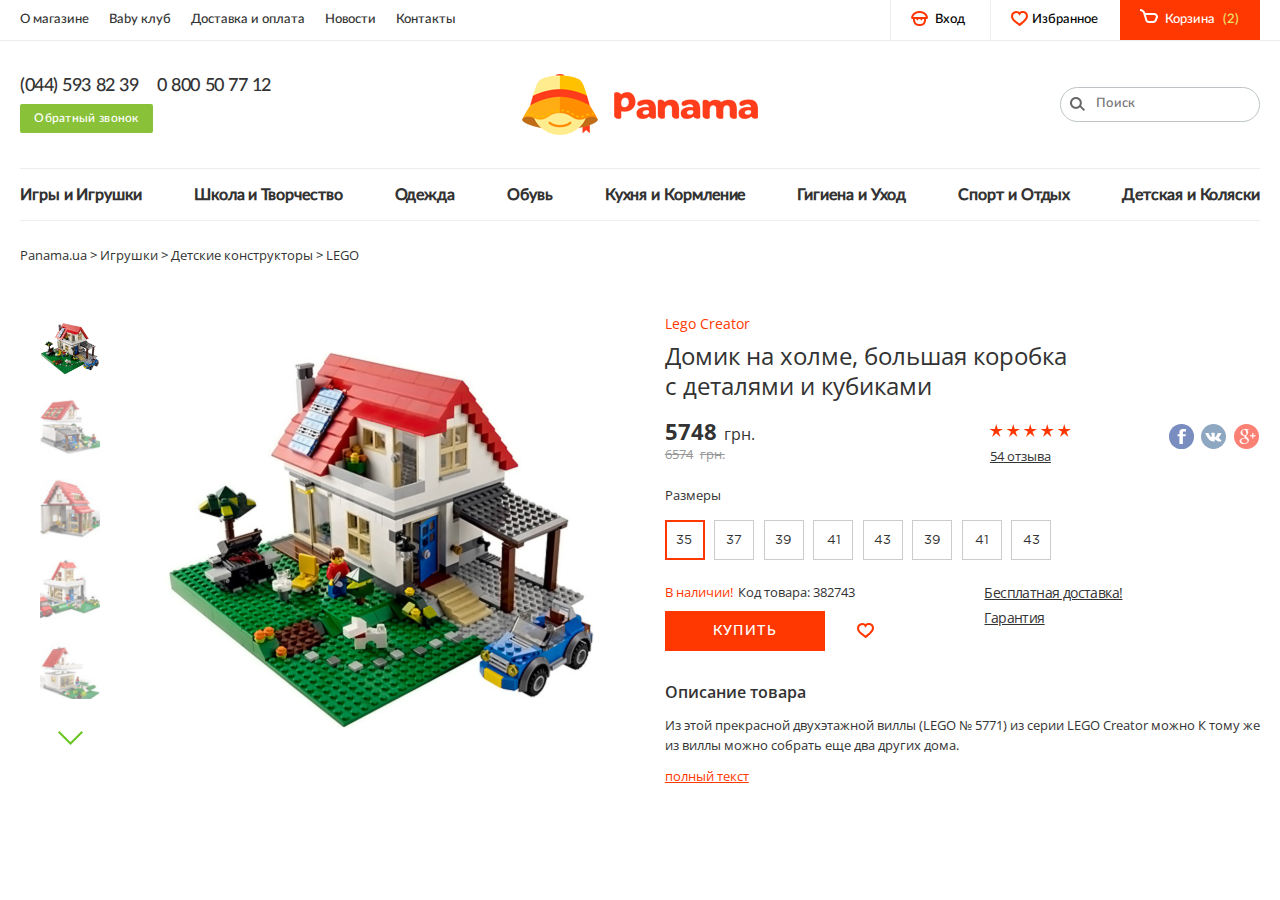
==== index.html @ 4393361a "First commit" ====
<!DOCTYPE html>
<html lang="en">

<head>
   <meta charset="UTF-8">
   <meta name="viewport" content="width=device-width, initial-scale=1.0">
   <title>Document</title>
   <style>
      @font-face {
         font-family: Lato;
         src: url(fonts/Lato-Regular.ttf);
         src: url(fonts/Lato-Medium.ttf);
      }

      @font-face {
         font-family: Gotham;
         src: url(fonts/GothamPro.ttf);
      }
   </style>
   <link href="https://fonts.googleapis.com/css?family=Open+Sans:400,600&display=swap" rel="stylesheet">
   <link rel="stylesheet" href="./styles/nullifyingStyle.css">
   <link rel="stylesheet" href="./styles/style.css">
   <link rel="stylesheet" href="./styles/adoptive/adoptive.css">
</head>

<body>
   <div class="view container">
      <div class="header">
         <nav class="header__nav">
            <div class="header__nav-item"><a href="#">О магазине</a></div>
            <div class="header__nav-item"><a href="#">Baby клуб</a></div>
            <div class="header__nav-item"><a href="#">Доставка и оплата</a></div>
            <div class="header__nav-item"><a href="#">Новости</a></div>
            <div class="header__nav-item"><a href="#">Контакты</a></div>
         </nav>
         <div class="header__personality">
            <div class="personality__log-in">
               <a href="#">Вход</a>
            </div>
            <div class="personality__favorites">
               <a href="#">Избранное</a>
            </div>
            <div class="personality__basket">
               <a href="#">Корзина
                  <span class="personality__basket-count">(2)</span></a>
            </div>
         </div>
         <div class="header__connect">
            <div class="header__connect-contacts">
               <a class="header__connect-contact" href="tel: 0445938239">(044) 593 82 39</a>
               <a class="header__connect-contact" href="tel: 0800507712">0 800 50 77 12</a>
            </div>
            <div>
               <a href="#" class="header__connect-btn rus">Обратный звонок</a>
               <a href="#" class="header__connect-btn eng">Callback</a>

            </div>
         </div>
         <div class="header__logo">
            <img class="header__logo-img" src="./images/logo.png" alt="Panama">
         </div>
         <div class="header__search-field">
            <input type="text" class="header__search-field-inner" placeholder="Поиск">
         </div>
         <nav class="header__content-nav">
            <div class="burger"></div>
            <div class="header__content-nav-list">
               <div><a href="#" class="header__content-nav-item">Игры и Игрушки</a></div>
               <div><a href="#" class="header__content-nav-item">Школа и Творчество</a></div>
               <div><a href="#" class="header__content-nav-item">Одежда</a></div>
               <div><a href="#" class="header__content-nav-item">Обувь</a></div>
               <div><a href="#" class="header__content-nav-item">Кухня и Кормление</a></div>
               <div><a href="#" class="header__content-nav-item">Гигиена и Уход</a></div>
               <div><a href="#" class="header__content-nav-item">Спорт и Отдых</a></div>
               <div><a href="#" class="header__content-nav-item">Детская и Коляски</a></div>
   
            </div>
         </nav>
      </div>
      <div class="title">
         <div class="title__wrap">
            <div class="title__category">Lego Creator</div>
            <div class="title__text">Домик на холме, большая коробка с деталями и кубиками</div>
         </div>
      </div>
      <div class="slider">
         <div class="path">
            Panama.ua > Игрушки > Детские конструкторы > LEGO
         </div>
         <div class="slider__wrapper">
            <div class="slider-small">
               <div class="slider-small__item">
                  <img src="images/slides/slide1.jpg" width="60px" height="60px" alt="">
               </div>
               <div class="slider-small__item">
                  <img src="images/slides/slide2.jpg" width="60px" height="60px" alt="">
               </div>
               <div class="slider-small__item">
                  <img src="images/slides/slide3.jpg" width="60px" height="60px" alt="">
               </div>
               <div class="slider-small__item">
                  <img src="images/slides/slide4.jpg" width="60px" height="60px" alt="">
               </div>
               <div class="slider-small__item">
                  <img src="images/slides/slide5.jpg" width="60px" height="60px" alt="">
               </div>
               <div class="slider-small__item">
                  <img src="images/slides/slide6.jpg" width="60px" height="60px" alt="">
               </div>
            </div>
            <div class="slider-big">
               <div class="slider-big__item">
                  <img class="slider-big__img" src="images/slides/slide1.jpg" alt="">
               </div>
               <div class="slider-big__item">
                  <img class="slider-big__img" src="images/slides/slide2.jpg" alt="">
               </div>
               <div class="slider-big__item">
                  <img class="slider-big__img" src="images/slides/slide3.jpg" alt="">
               </div>
               <div class="slider-big__item">
                  <img class="slider-big__img" src="images/slides/slide4.jpg" alt="">
               </div>
               <div class="slider-big__item">
                  <img class="slider-big__img" src="images/slides/slide5.jpg" alt="">
               </div>
               <div class="slider-big__item">
                  <img class="slider-big__img" src="images/slides/slide6.jpg" alt="">
               </div>
            </div>
         </div>
      </div>
      <div class="about">
         <div class="about__top">
            <div class="about__top-prices">
               <div class="about__top-pricelow"><span class="cost">5748</span>грн.</div>
               <div class="about__top-pricehigh"><span class="cost">6574</span>грн.</div>
            </div>
            <div class="about__recalls">
               <ul class="about__rating">
                  <li class="about__star"></li>
                  <li class="about__star"></li>
                  <li class="about__star"></li>
                  <li class="about__star"></li>
                  <li class="about__star"></li>
               </ul>
               <a href="#" class="about__recalls-text link"><span class="about__recalls-count">54</span> отзыва</a>
            </div>
         </div>
         <div class="about__socials">
            <a href="#" class="facebook-ref"></a>
            <a href="#" class="vk-ref"></a>
            <a href="#" class="google-ref"></a>
         </div>
         <div class="about__sizes">
            <div class="about__sizes-title">Размеры</div>
            <ul class="about__sizes-list">
               <li class="about__sizes-item active">35</li>
               <li class="about__sizes-item">37</li>
               <li class="about__sizes-item">39</li>
               <li class="about__sizes-item">41</li>
               <li class="about__sizes-item">43</li>
               <li class="about__sizes-item">39</li>
               <li class="about__sizes-item">41</li>
               <li class="about__sizes-item">43</li>
            </ul>
         </div>
         <div class="about__order">
            <div class="about__order-buy">
               <div class="about__order-info">
                  <div class="about__order-availability">В наличии!</div>
                  <div>Код товара:
                     <span class="about__order-sku">382743</span></div>
               </div>
               <button class="about__order-btn">купить</button>
            </div>
         </div>
         <div class="about__advantages">
            <a href="#" class="about__advantages-item link">Бесплатная доставка!</a>
            <a href="#" class="about__advantages-item link">Гарантия</a>
         </div>
         <div class="about__info">
            <div class="about__info-title">Описание товара</div>
            <p class="about__info-visible">
               Из этой прекрасной двухэтажной виллы (LEGO № 5771) из серии LEGO Creator можно К тому же из виллы можно
               собрать еще два других дома.
            </p>
            <p class="about__info-hidden">
               Дополнительные характеристики:
               - работающий дверной звонок со звуком собачьего лая
               - на верхнем этаже камин
               - на вилле есть гараж с машиной
               - на вилле есть площадка для гриля со складным креслом и садовыми растениями
               - в набор входят мини-фигурка и собака
               - 3 разных модели: из виллы можно собрать два других дома
               Размеры: 48х38х95 см
               Возраст: 8+
               Материал: пластмасса
               Производитель: Lego Creator (Дания)
               Сделано в: Дания
               Комплектация: 714 деталей
               Артикул: 5771
            </p>
            <span class="about__info-rolling-up link">полный текст</span>
         </div>
      </div>
   </div>




   <!-- Jquery connection -->
   <script src="https://code.jquery.com/jquery-3.4.1.min.js"></script>
   <!-- Slick slider connection -->
   <script src="js/slick.js"></script>
   <!-- Zoom for slider connection -->
   <script src="js/jquery.zoom.min.js"></script>
   <!-- JS connection -->
   <script src="js/script.js"></script>

</body>

</html>
---- styles/nullifyingStyle.css ----
* {
   padding: 0;
   margin: 0;
   border: 0;
}

*,*::before,*::after {
   -moz-box-sizing: border-box;
   -webkit-box-sizing: border-box;
   box-sizing: border-box;
}

:focus,:active {outline: none;}

a:focus,a:active {outline: none;}

nav,footer,header,aside {display: block;}

html,body {
   height: 100%;
   width: 100%;
   font-size: 100%;
   line-height: 1;
   font-size: 14px;
   -ms-text-size-adjust: 100%;
   -ms-text-size-adjust: 100%;
   -webkit-text-size-adjust: 100%;
}

input,button,textarea {font-family: inherit;}

input::-ms-clear {display: none;}
button {cursor: pointer;}
button::-moz-focus-inner {padding: 0;border: 0;}
a, a:visited {text-decoration: none;}
/* a:hover {text-decoration: none;} mine */
ul li {list-style: none;}
img {vertical-align: top;}

h1,h2,h3,h4,h5,h6 {font-size: inherit;font-weight: 400;}

/* mine */

.link {
   text-decoration: underline;
}
---- styles/style.css ----
body {
  font-family: "Lato";
  color: #333333;
}

body a {
  color: inherit;
}

.container {
  max-width: 1640px;
  margin: 0 auto;
  padding: 0 20px;
}

.container::after {
  content: "";
  position: absolute;
  left: 0;
  right: 0;
  top: 40px;
  height: 1px;
  background-color: #ebedee;
  z-index: 1001;
}

.view {
  display: -ms-grid;
  display: grid;
  -ms-grid-columns: 52% 48%;
      grid-template-columns: 52% 48%;
      grid-template-areas: "first first" "third second" "third fourth" "third fourth" "third fourth";
}

.view .header {
  -ms-grid-row: 1;
  -ms-grid-column: 1;
  -ms-grid-column-span: 2;
  grid-area: first;
  margin: 0 0 28px 0;
  display: -ms-grid;
  display: grid;
  -ms-grid-columns: 1fr 240px 1fr;
      grid-template-columns: 1fr 240px 1fr;
  -ms-grid-rows: 40px 128px 53px;
      grid-template-rows: 40px 128px 53px;
      grid-template-areas: "nav nav personality" "connect logo searchField" "contentNav contentNav contentNav";
}

.view .header__nav {
  -ms-grid-row: 1;
  -ms-grid-column: 1;
  -ms-grid-column-span: 2;
  grid-area: nav;
  display: -webkit-box;
  display: -ms-flexbox;
  display: flex;
}

.view .header__nav-item {
  font-size: 13px;
  line-height: 40px;
  margin: 0 20px 0 0;
}

.view .header__nav-item:hover {
  color: #ff3801;
}

.view .header__personality {
  -ms-grid-row: 1;
  -ms-grid-column: 3;
  grid-area: personality;
  justify-self: end;
  display: -webkit-box;
  display: -ms-flexbox;
  display: flex;
  -webkit-box-align: center;
      -ms-flex-align: center;
          align-items: center;
  font-size: 13px;
  line-height: 40px;
}

.view .header__personality .personality__log-in {
  display: inline-block;
  width: 100px;
  text-align: center;
  border-left: 1px solid #ebedee;
  color: #000000;
  padding-left: 20px;
  position: relative;
}

.view .header__personality .personality__log-in:before {
  content: url("../images/face.png");
  position: absolute;
  top: 3px;
  left: 20px;
}

.view .header__personality .personality__favorites {
  display: inline-block;
  width: 130px;
  text-align: center;
  border-left: 1px solid #ebedee;
  color: #000000;
  padding-left: 20px;
  position: relative;
}

.view .header__personality .personality__favorites:before {
  content: url("../images/heart.svg");
  position: absolute;
  top: 3px;
  left: 20px;
}

.view .header__personality .personality__basket {
  display: -webkit-box;
  display: -ms-flexbox;
  display: flex;
  -webkit-box-pack: center;
      -ms-flex-pack: center;
          justify-content: center;
  -webkit-box-align: center;
      -ms-flex-align: center;
          align-items: center;
  width: 140px;
  height: 41px;
  text-align: center;
  cursor: pointer;
  background-color: #ff3801;
  color: #fff;
}

.view .header__personality .personality__basket:before {
  content: url("../images/basket.png");
  margin: 0 7px 0 0;
}

.view .header__personality .personality__basket .personality__basket-count {
  color: #ebe26a;
  margin: 0 0 0 5px;
}

.view .header__connect {
  -ms-grid-row: 2;
  -ms-grid-column: 1;
  grid-area: connect;
  -ms-flex-item-align: center;
      -ms-grid-row-align: center;
      align-self: center;
}

.view .header__connect-contact {
  font-size: 18px;
  line-height: 20px;
  letter-spacing: -0.45px;
  margin: 0 15px 0 0;
}

.view .header__connect-contact:hover {
  color: #ff3801;
}

.view .header__connect-btn {
  display: block;
  width: 133px;
  height: 29px;
  border-radius: 2px;
  background-color: #89c238;
  font-size: 12px;
  letter-spacing: 0.3px;
  color: #fff;
  margin-top: 8px;
  text-align: center;
  line-height: 29px;
}

.view .header__connect-btn:hover {
  background-color: #76a731;
}

.view .header__connect-btn:active {
  background-color: #9ddf41;
}

.view .header__connect .eng {
  display: none;
}

.view .header__logo {
  -ms-grid-row: 2;
  -ms-grid-column: 2;
  grid-area: logo;
  -ms-grid-column-align: center;
      justify-self: center;
  -ms-flex-item-align: center;
      -ms-grid-row-align: center;
      align-self: center;
  cursor: pointer;
}

.view .header__logo-img {
  max-width: 100%;
}

.view .header__search-field {
  -ms-grid-row: 2;
  -ms-grid-column: 3;
  grid-area: searchField;
  -ms-grid-column-align: end;
      justify-self: end;
  -ms-flex-item-align: center;
      -ms-grid-row-align: center;
      align-self: center;
  position: relative;
}

.view .header__search-field:before {
  content: url("../images/magnifying-glass.png");
  position: absolute;
  top: 10px;
  left: 10px;
  cursor: pointer;
}

.view .header__search-field-inner {
  width: 200px;
  height: 35px;
  border-radius: 17.5px;
  border: solid 1px #bdc3c7;
  padding: 0 0 0 35px;
  font-size: 13px;
  letter-spacing: 0.33px;
  color: #666666;
}

.view .header__content-nav {
  -ms-grid-row: 3;
  -ms-grid-column: 1;
  -ms-grid-column-span: 3;
  grid-area: contentNav;
  border-top: 1px solid #ebedee;
  border-bottom: 1px solid #ebedee;
}

.view .header__content-nav-list {
  display: -webkit-box;
  display: -ms-flexbox;
  display: flex;
  height: 100%;
  -webkit-box-pack: justify;
      -ms-flex-pack: justify;
          justify-content: space-between;
  -webkit-box-align: center;
      -ms-flex-align: center;
          align-items: center;
}

.view .header__content-nav-item {
  font-size: 16px;
  letter-spacing: -0.08px;
  font-weight: 600;
}

.view .header__content-nav-item:hover {
  color: #ff3801;
}

.view .title {
  -ms-grid-row: 2;
  -ms-grid-column: 2;
  grid-area: second;
  font-family: "Open Sans";
  -ms-flex-item-align: end;
      -ms-grid-row-align: end;
      align-self: end;
  min-height: 0;
}

.view .title__wrap {
  margin: 68px 19px 0 0;
  max-width: 410px;
}

.view .title__category {
  font-size: 14px;
  margin: 0 0 10px 0;
  color: #ff3801;
}

.view .title__text {
  font-size: 24px;
  line-height: 30px;
}

.view .slider {
  -ms-grid-row: 2;
  -ms-grid-row-span: 4;
  -ms-grid-column: 1;
  grid-area: third;
}

.view .slider .path {
  font-family: "Open Sans";
  font-size: 13px;
}

.view .slider__wrapper {
  max-width: 100%;
  max-height: 100%;
  margin: auto;
  display: -webkit-box;
  display: -ms-flexbox;
  display: flex;
}

.view .slider__wrapper .slider-small {
  max-width: 60px;
  margin: 10px 0 0 20px;
  text-align: center;
}

.view .slider__wrapper .slider-small__item {
  margin: 10px 0 10px 0;
  cursor: pointer;
}

.view .slider__wrapper .slider-small .slick-list {
  overflow: hidden;
  margin: 20px 0 22px 0;
}

.view .slider__wrapper .slider-small .slick-list .slick-track {
  display: block;
}

.view .slider__wrapper .slider-small .slick-list .slick-track .slick-slide {
  opacity: 0.5;
}

.view .slider__wrapper .slider-small .slick-list .slick-track .slick-slide.slick-current, .view .slider__wrapper .slider-small .slick-list .slick-track .slick-slide:hover {
  opacity: 1;
}

.view .slider__wrapper .slider-small .slick-arrow {
  text-align: center;
  font-size: 0;
  background: transparent;
}

.view .slider__wrapper .slider-small .slick-arrow.slick-prev {
  text-align: center;
}

.view .slider__wrapper .slider-small .slick-arrow.slick-prev::before {
  content: url("../images/arrow.png");
  display: inline-block;
  -webkit-transform: rotate(180deg);
          transform: rotate(180deg);
}

.view .slider__wrapper .slider-small .slick-arrow.slick-prev.slick-disabled {
  visibility: hidden;
}

.view .slider__wrapper .slider-small .slick-arrow.slick-next {
  text-align: center;
}

.view .slider__wrapper .slider-small .slick-arrow.slick-next::before {
  content: url("../images/arrow.png");
  display: inline-block;
  top: 10px;
}

.view .slider__wrapper .slider-small .slick-arrow.slick-next.slick-disabled {
  visibility: hidden;
}

.view .slider__wrapper .slider-big {
  margin: 60px 20px 0 20px;
  min-width: 0;
  display: -webkit-box;
  display: -ms-flexbox;
  display: flex;
  -webkit-box-flex: 1;
      -ms-flex: 1 1 auto;
          flex: 1 1 auto;
  -webkit-box-pack: center;
      -ms-flex-pack: center;
          justify-content: center;
  -webkit-box-align: center;
      -ms-flex-align: center;
          align-items: center;
}

.view .slider__wrapper .slider-big .slick-list {
  max-width: 440px;
  overflow: hidden;
}

.view .slider__wrapper .slider-big .slick-list .slick-track {
  display: -webkit-box;
  display: -ms-flexbox;
  display: flex;
}

.view .slider__wrapper .slider-big__img {
  max-width: 100%;
}

.view .about {
  -ms-grid-row: 3;
  -ms-grid-row-span: 3;
  -ms-grid-column: 2;
  grid-area: fourth;
  font-family: "Open Sans";
  margin: 20px 0 0 0;
  min-height: 415px;
  display: -ms-grid;
  display: grid;
  -ms-grid-columns: 1fr 1fr 1fr 1fr 1fr 1fr 1fr;
      grid-template-columns: 1fr 1fr 1fr 1fr 1fr 1fr 1fr;
  -ms-grid-rows: 66px 99px 98px 1fr;
      grid-template-rows: 66px 99px 98px 1fr;
      grid-template-areas: "top top top top top socials socials" "sizes sizes sizes sizes sizes sizes sizes" "order order order advantages advantages advantages advantages" "info info info info info info info";
}

.view .about__star {
  display: inline-block;
  content: url("../images/star.png");
}

.view .about .facebook-ref {
  content: url("../images/social-refs/facebook.svg");
  opacity: 0.7;
}

.view .about .facebook-ref:hover {
  opacity: 1;
}

.view .about .vk-ref {
  content: url("../images/social-refs/vk.svg");
  margin: 0 3.5px;
  opacity: 0.7;
}

.view .about .vk-ref:hover {
  opacity: 1;
}

.view .about .google-ref {
  content: url("../images/social-refs/google.png");
  opacity: 0.7;
}

.view .about .google-ref:hover {
  opacity: 1;
}

.view .about__top {
  -ms-grid-row: 1;
  -ms-grid-column: 1;
  -ms-grid-column-span: 5;
  grid-area: top;
  display: -webkit-box;
  display: -ms-flexbox;
  display: flex;
  -webkit-box-pack: justify;
      -ms-flex-pack: justify;
          justify-content: space-between;
  margin: 0 0 22px 0;
}

.view .about__top-pricelow {
  font-size: 16px;
  line-height: 20px;
}

.view .about__top-pricelow .cost {
  font-size: 22px;
  font-weight: 700;
  margin: 0 7px 0 0;
}

.view .about__top-pricehigh {
  font-size: 13px;
  line-height: 20px;
  color: #999999;
  text-decoration: line-through;
}

.view .about__top-pricehigh .cost {
  margin: 0 7px 0 0;
}

.view .about__recalls {
  margin: 3px 19px 0 20%;
}

.view .about__recalls-text {
  font-size: 13px;
  line-height: 34px;
}

.view .about__socials {
  -ms-grid-row: 1;
  -ms-grid-column: 6;
  -ms-grid-column-span: 2;
  grid-area: socials;
  -ms-grid-column-align: end;
      justify-self: end;
  margin: 3px 1px 0 0;
}

.view .about__sizes {
  -ms-grid-row: 2;
  -ms-grid-column: 1;
  -ms-grid-column-span: 7;
  grid-area: sizes;
  font-size: 13px;
  margin: 2px 0 29px 0;
}

.view .about__sizes-title {
  margin: 0 0 18px 0;
}

.view .about__sizes-item {
  font-family: "Gotham";
  width: 40px;
  height: 40px;
  border: 1px solid #ccc;
  display: -webkit-inline-box;
  display: -ms-inline-flexbox;
  display: inline-flex;
  -webkit-box-align: center;
      -ms-flex-align: center;
          align-items: center;
  -webkit-box-pack: center;
      -ms-flex-pack: center;
          justify-content: center;
  cursor: pointer;
  margin: 0 6.5px 0 0;
}

.view .about__sizes-item.active {
  border: 2px solid #ff3801;
}

.view .about__order {
  -ms-grid-row: 3;
  -ms-grid-column: 1;
  -ms-grid-column-span: 3;
  grid-area: order;
  display: -webkit-box;
  display: -ms-flexbox;
  display: flex;
  -webkit-box-pack: justify;
      -ms-flex-pack: justify;
          justify-content: space-between;
  font-size: 13px;
  margin: 0 0 33px 0;
}

.view .about__order-buy {
  width: 100%;
}

.view .about__order-info {
  display: -webkit-box;
  display: -ms-flexbox;
  display: flex;
  -ms-flex-wrap: wrap;
      flex-wrap: wrap;
  margin: 0 0 12px 0;
}

.view .about__order-availability {
  color: #ff3801;
  margin: 0 5px 0 0;
}

.view .about__order-btn {
  width: 160px;
  height: 40px;
  background: #ff3801;
  color: #ffffff;
  text-transform: uppercase;
  font-size: 14px;
  letter-spacing: 1.4px;
  font-family: "Lato";
  position: relative;
}

.view .about__order-btn:hover {
  background: #e63301;
}

.view .about__order-btn:active {
  background: #ff5f32;
}

.view .about__order-btn::after {
  content: url("../images/heart.svg");
  position: absolute;
  right: -49px;
  cursor: pointer;
}

.view .about__order-advantages {
  margin: 0 20px;
  white-space: nowrap;
}

.view .about__advantages {
  -ms-grid-row: 3;
  -ms-grid-column: 4;
  -ms-grid-column-span: 4;
  grid-area: advantages;
  margin: 0 0 0 19%;
  letter-spacing: -0.6px;
}

.view .about__advantages-item {
  display: block;
  margin: 0 0 11px 0;
}

.view .about__advantages-item:hover {
  color: #ff3801;
}

.view .about__info {
  -ms-grid-row: 4;
  -ms-grid-column: 1;
  -ms-grid-column-span: 7;
  grid-area: info;
}

.view .about__info-title {
  font-size: 16px;
  font-weight: 600;
  margin: 0 0 15px 0;
}

.view .about__info-visible {
  line-height: 20px;
  font-size: 13px;
}

.view .about__info-hidden {
  display: none;
  line-height: 20px;
  font-size: 13px;
}

.view .about__info-rolling-up {
  display: inline-block;
  color: #ff3801;
  cursor: pointer;
  margin: 15px 0 34px 0;
  font-size: 13px;
}
/*# sourceMappingURL=style.css.map */
---- styles/adoptive/adoptive.css ----
/* tablet 1000px */
@media (max-width: 1000px) {
  .container {
    padding: 0;
  }
  .container::before {
    content: "";
    position: absolute;
    left: 0;
    right: 0;
    top: 100px;
    height: 1px;
    background-color: #ebedee;
    z-index: 1001;
  }
  body.lock {
    overflow: hidden;
  }
  .view .header {
    -ms-grid-columns: 1fr 1fr 1fr 1fr 1fr 1fr 1fr 1fr 1fr 1fr 1fr 1fr 1fr 1fr 1fr 1fr 1fr;
        grid-template-columns: 1fr 1fr 1fr 1fr 1fr 1fr 1fr 1fr 1fr 1fr 1fr 1fr 1fr 1fr 1fr 1fr 1fr;
    -ms-grid-rows: 40px 60px;
        grid-template-rows: 40px 60px;
        grid-template-areas: "nav nav nav nav nav nav nav nav connect connect connect connect connect connect connect connect connect" "contentNav searchField . logo logo logo logo logo logo logo logo logo logo logo personality personality personality";
    margin: 0;
    max-width: 100%;
    z-index: 1000;
    background: #fff !important;
  }
  .view .header__nav {
    padding: 0 0 0 18px;
  }
  .view .header__nav-item:last-child {
    display: none;
  }
  .view .header__connect {
    display: -webkit-box;
    display: -ms-flexbox;
    display: flex;
    justify-self: end;
  }
  .view .header__connect-contact {
    font-size: 16px;
    line-height: 40px;
  }
  .view .header__connect-btn {
    width: 180px;
    height: 40px;
    line-height: 40px;
    margin: 0;
    font-size: 16px;
    border-radius: 0;
  }
  .view .header__content-nav {
    border: none;
    width: 60px;
    /* Burger menu */
  }
  .view .header__content-nav-list {
    position: fixed;
    background: #fff;
    padding: 110px 25px 15px 25px;
    display: block;
    left: -100%;
    top: 0;
    width: 100%;
    height: 100%;
    z-index: -1;
    text-align: center;
    -webkit-transition: all 0.5s ease 0s;
    transition: all 0.5s ease 0s;
    overflow: auto;
  }
  .view .header__content-nav .burger {
    display: -webkit-box;
    display: -ms-flexbox;
    display: flex;
    height: 100%;
    width: 100%;
    border-right: 1px solid #ebedee;
    -webkit-box-pack: center;
        -ms-flex-pack: center;
            justify-content: center;
    -webkit-box-align: center;
        -ms-flex-align: center;
            align-items: center;
  }
  .view .header__content-nav .burger::before {
    content: url("../../images/burger/burgMenu.svg");
  }
  .view .header__content-nav .burger.active::before {
    content: url("../../images/burger/burgCross.svg");
  }
  .view .header__content-nav-list.active {
    left: 0;
  }
  .view .header__content-nav-item {
    display: block;
    border-radius: 5px;
    border: 3px solid #ff3801;
    margin-top: 5px;
    background: #fbab95;
    -webkit-box-shadow: 0 0 15px #fbab95;
            box-shadow: 0 0 15px #fbab95;
    line-height: 35px;
  }
  .view .header__search-field {
    -ms-grid-column-align: start;
        justify-self: start;
    width: 60px;
    height: 60px;
    border-right: 1px solid #ebedee;
  }
  .view .header__search-field::before {
    content: url("../../images/magnifying-glass-orange.png");
    top: 18.5px;
    left: 19.5px;
  }
  .view .header__search-field-inner {
    display: none;
  }
  .view .header__logo {
    width: 171px;
  }
  .view .header__personality {
    line-height: 0px;
  }
  .view .header__personality .personality__log-in {
    font-size: 0;
    width: 60px;
    height: 60px;
    padding-left: 0;
    -webkit-box-ordinal-group: 3;
        -ms-flex-order: 2;
            order: 2;
  }
  .view .header__personality .personality__log-in:before {
    -webkit-transform: scale(1.4);
            transform: scale(1.4);
    top: 22.5px;
    left: 21.5px;
  }
  .view .header__personality .personality__favorites {
    font-size: 0;
    width: 60px;
    height: 60px;
    padding-left: 0;
    -webkit-box-ordinal-group: 2;
        -ms-flex-order: 1;
            order: 1;
  }
  .view .header__personality .personality__favorites:before {
    -webkit-transform: scale(1.4);
            transform: scale(1.4);
    top: 22.5px;
    left: 21.5px;
  }
  .view .header__personality .personality__basket {
    font-size: 0;
    width: 60px;
    height: 60px;
    background-color: #fff;
    border-left: 1px solid #ebedee;
    border-top: 1px solid #ebedee;
    -webkit-box-ordinal-group: 4;
        -ms-flex-order: 3;
            order: 3;
  }
  .view .header__personality .personality__basket:before {
    content: url("../../images/basket-orange.png");
    margin: 0;
  }
  .view .title__wrap {
    margin: 45px 19px 0 0;
  }
  .view .slider .path {
    display: none;
  }
  .view .slider__wrapper .slider-small .slick-list {
    margin: 0 0 2px 0;
  }
  .view .slider__wrapper .slider-big {
    max-width: 400px;
    margin: 35px 20px 0 20px;
  }
  .view .about {
    margin: 20px 19px 0 0;
    -ms-grid-rows: 66px 98px 1fr;
        grid-template-rows: 66px 98px 1fr;
        grid-template-areas: "top top top top socials socials ." "order order order order advantages advantages advantages" "info info info info info info info";
  }
  .view .about__recalls {
    margin: 3px 3px 0 20%;
  }
  .view .about__socials {
    margin: 10px 5px 0 0;
  }
  .view .about__sizes {
    display: none;
    grid-area: unset;
  }
  .view .about__order {
    margin: 6px 0 33px 0;
  }
  .view .about__advantages {
    margin: 5px 0 0 19%;
  }
  .view .about__info {
    margin: 5px 0 0 0;
  }
}

/* tablet 900px */
@media (max-width: 900px) {
  .container::before {
    position: fixed;
  }
  .container::after {
    position: fixed;
  }
  .view .header {
    position: fixed;
    width: 100%;
    top: 0;
    left: 0;
    z-index: 1000;
        grid-template-areas: "connect connect connect connect connect connect connect connect connect connect connect connect connect connect connect connect connect" "contentNav searchField . logo logo logo logo logo logo logo logo logo logo logo personality personality personality";
  }
  .view .header__nav {
    grid-area: unset;
  }
  .view .header__nav-item {
    display: none;
  }
  .view .header__connect {
    -ms-grid-column-align: stretch;
        justify-self: stretch;
    -webkit-box-pack: justify;
        -ms-flex-pack: justify;
            justify-content: space-between;
  }
  .view .header__connect-contacts {
    margin: 0 0 0 18px;
  }
  .view .title {
    margin: 100px 0 0 0;
  }
  .view .slider {
    margin: 100px 0 0 0;
  }
  .view .about {
        grid-template-areas: "top top top top top socials socials" "order order order order advantages advantages advantages" "info info info info info info info";
  }
  .view .about__recalls {
    margin: 3px 19px 0 20%;
  }
  .view .about__advantages {
    margin: 5px 0 0 10%;
  }
}

/* tablet 768px */
@media (max-width: 768px) {
  .view {
    -ms-grid-columns: 100%;
        grid-template-columns: 100%;
        grid-template-areas: "first" "second" "third" "fourth";
  }
  .view .header {
        grid-template-areas: "connect connect connect connect connect connect connect connect connect connect connect connect connect connect connect connect connect" "contentNav contentNav . logo logo logo logo logo logo logo logo logo logo logo personality personality personality";
  }
  .view .header__connect-btn {
    width: 160px;
  }
  .view .header__search-field {
    grid-area: unset;
    display: none;
  }
  .view .header__personality .personality__log-in {
    grid-area: unset;
    display: none;
  }
  .view .header__personality .personality__favorites {
    grid-area: unset;
    display: none;
  }
  .view .title__wrap {
    margin: 28px 19px 0 18px;
    max-width: 100%;
  }
  .view .slider {
    margin: 0;
  }
  .view .slider__wrapper .slider-big {
    max-width: 100%;
  }
  .view .about {
    margin: 0 19px;
    -ms-grid-columns: 52% 48%;
        grid-template-columns: 52% 48%;
    -ms-grid-rows: 56px 97px 1fr 101px;
        grid-template-rows: 56px 97px 1fr 101px;
        grid-template-areas: "top top" "order order" "info info" "advantages socials";
  }
  .view .about__top {
    margin: 0;
    -ms-flex-item-align: end;
        -ms-grid-row-align: end;
        align-self: end;
  }
  .view .about__recalls {
    margin: 0;
  }
  .view .about__order-buy {
    display: -webkit-box;
    display: -ms-flexbox;
    display: flex;
    -ms-flex-wrap: wrap;
        flex-wrap: wrap;
  }
  .view .about__order-info {
    margin: 21px 0 0 0;
    -webkit-box-ordinal-group: 3;
        -ms-flex-order: 2;
            order: 2;
  }
  .view .about__order-btn {
    -webkit-box-ordinal-group: 2;
        -ms-flex-order: 1;
            order: 1;
    width: 100%;
    font-size: 12px;
    letter-spacing: 0.6px;
  }
  .view .about__order-btn::after {
    position: absolute;
    right: 0;
    bottom: -34px;
  }
  .view .about__info-rolling-up {
    margin: 15px 0 27px 0;
  }
  .view .about__advantages {
    margin: 0;
  }
}

/* mobile phone 425px */
@media (max-width: 426px) {
  /* 425.6????? */
  .container::after {
    top: 30px;
  }
  .container::before {
    top: 80px;
  }
  .view .header {
    -ms-grid-rows: 30px 50px;
        grid-template-rows: 30px 50px;
        grid-template-areas: "connect connect connect connect connect connect connect connect connect connect connect connect connect connect connect connect connect" "contentNav contentNav . logo logo logo logo logo logo logo logo logo logo logo personality personality personality";
  }
  .view .header__connect-contacts {
    margin: 0 0 0 13px;
  }
  .view .header__connect-contact {
    font-size: 14px;
    line-height: 30px;
  }
  .view .header__connect-btn {
    width: 80px;
    height: 30px;
    line-height: 30px;
    font-size: 14px;
  }
  .view .header__connect .rus {
    display: none;
  }
  .view .header__connect .eng {
    display: block;
  }
  .view .header__logo {
    width: 142px;
  }
  .view .header__personality .personality__basket {
    width: 50px;
    height: 50px;
  }
  .view .header__content-nav {
    width: 50px;
  }
  .view .title {
    margin: 80px 0 0 0;
  }
  .view .slider-small {
    display: none;
  }
  .view .slider-big {
    margin: 14px 20px;
  }
}
/*# sourceMappingURL=adoptive.css.map */
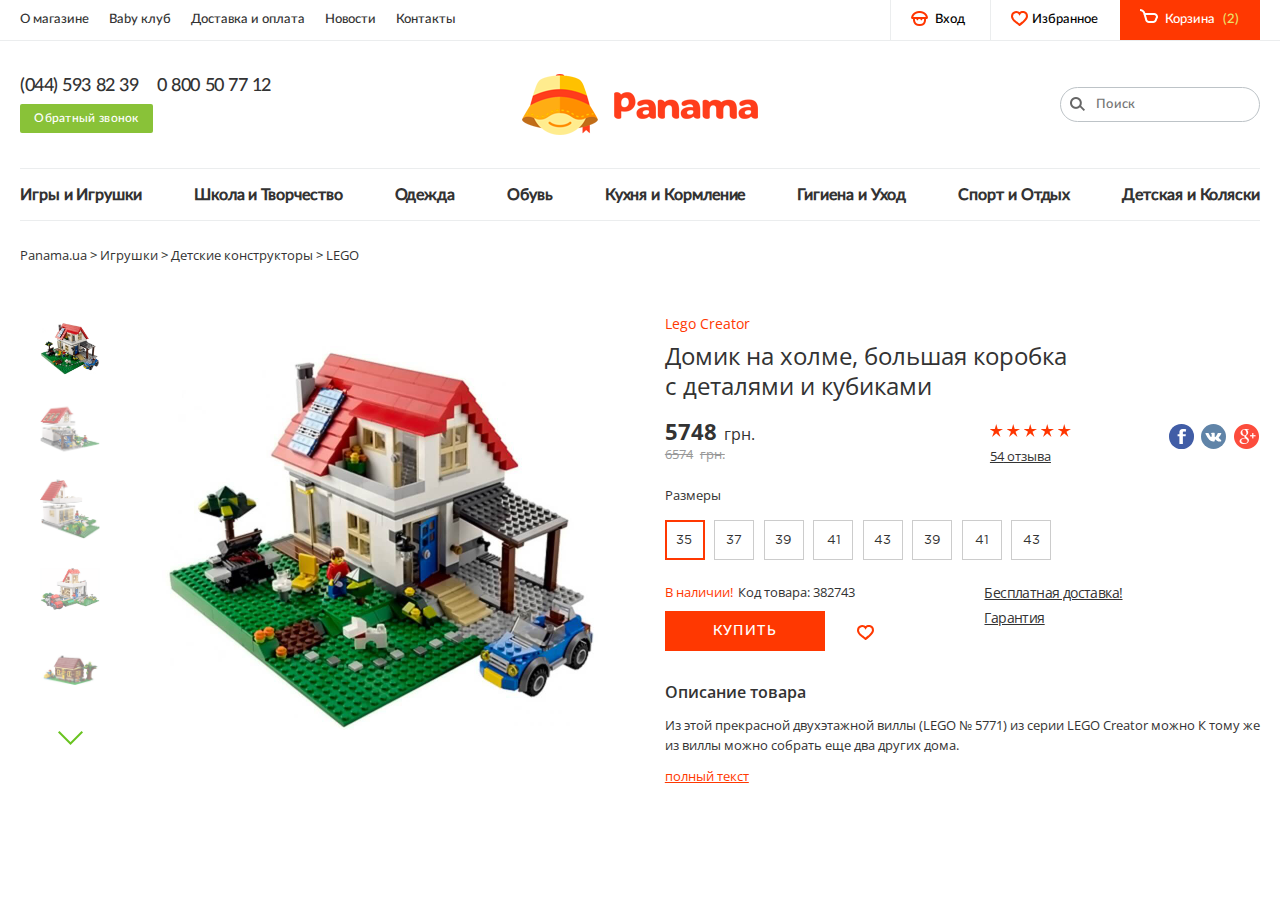
==== commit 08c1aa03: "one more fixes" ====
--- a/index.html
+++ b/index.html
@@ -20,7 +20,6 @@
    <link href="https://fonts.googleapis.com/css?family=Open+Sans:400,600&display=swap" rel="stylesheet">
    <link rel="stylesheet" href="./styles/nullifyingStyle.css">
    <link rel="stylesheet" href="./styles/style.css">
-   <link rel="stylesheet" href="./styles/adoptive/adoptive.css">
 </head>
 
 <body>
@@ -47,8 +46,8 @@
          </div>
          <div class="header__connect">
             <div class="header__connect-contacts">
-               <a class="header__connect-contact" href="tel: 0445938239">(044) 593 82 39</a>
-               <a class="header__connect-contact" href="tel: 0800507712">0 800 50 77 12</a>
+               <a class="header__connect-contact" href="tel:0445938239">(044) 593 82 39</a>
+               <a class="header__connect-contact" href="tel:0800507712">0 800 50 77 12</a>
             </div>
             <div>
                <a href="#" class="header__connect-btn rus">Обратный звонок</a>
@@ -90,22 +89,22 @@
          <div class="slider__wrapper">
             <div class="slider-small">
                <div class="slider-small__item">
-                  <img src="images/slides/slide1.jpg" width="60px" height="60px" alt="">
-               </div>
-               <div class="slider-small__item">
-                  <img src="images/slides/slide2.jpg" width="60px" height="60px" alt="">
-               </div>
-               <div class="slider-small__item">
-                  <img src="images/slides/slide3.jpg" width="60px" height="60px" alt="">
-               </div>
-               <div class="slider-small__item">
-                  <img src="images/slides/slide4.jpg" width="60px" height="60px" alt="">
-               </div>
-               <div class="slider-small__item">
-                  <img src="images/slides/slide5.jpg" width="60px" height="60px" alt="">
-               </div>
-               <div class="slider-small__item">
-                  <img src="images/slides/slide6.jpg" width="60px" height="60px" alt="">
+                  <img src="images/slides/slide1.jpg" width="60" height="60" alt="">
+               </div>
+               <div class="slider-small__item">
+                  <img src="images/slides/slide2.jpg" width="60" height="60" alt="">
+               </div>
+               <div class="slider-small__item">
+                  <img src="images/slides/slide3.jpg" width="60" height="60" alt="">
+               </div>
+               <div class="slider-small__item">
+                  <img src="images/slides/slide4.jpg" width="60" height="60" alt="">
+               </div>
+               <div class="slider-small__item">
+                  <img src="images/slides/slide5.jpg" width="60" height="60" alt="">
+               </div>
+               <div class="slider-small__item">
+                  <img src="images/slides/slide6.jpg" width="60" height="60" alt="">
                </div>
             </div>
             <div class="slider-big">
@@ -173,6 +172,7 @@
                      <span class="about__order-sku">382743</span></div>
                </div>
                <button class="about__order-btn">купить</button>
+               <button class="about__order-like"></button>
             </div>
          </div>
          <div class="about__advantages">
--- a/styles/style.css
+++ b/styles/style.css
@@ -29,7 +29,11 @@
   display: grid;
   -ms-grid-columns: 52% 48%;
       grid-template-columns: 52% 48%;
-      grid-template-areas: "first first" "third second" "third fourth" "third fourth" "third fourth";
+      grid-template-areas: "first first"+ "third second"+ "third fourth"+ "third fourth"+ "third fourth";
 }
 
 .view .header {
@@ -44,7 +48,9 @@
       grid-template-columns: 1fr 240px 1fr;
   -ms-grid-rows: 40px 128px 53px;
       grid-template-rows: 40px 128px 53px;
-      grid-template-areas: "nav nav personality" "connect logo searchField" "contentNav contentNav contentNav";
+      grid-template-areas: "nav nav personality"+ "connect logo searchField"+ "contentNav contentNav contentNav";
 }
 
 .view .header__nav {
@@ -65,6 +71,8 @@
 
 .view .header__nav-item:hover {
   color: #ff3801;
+  -webkit-transition: color 0.2s linear;
+  transition: color 0.2s linear;
 }
 
 .view .header__personality {
@@ -162,6 +170,8 @@
 
 .view .header__connect-contact:hover {
   color: #ff3801;
+  -webkit-transition: color 0.2s linear;
+  transition: color 0.2s linear;
 }
 
 .view .header__connect-btn {
@@ -180,6 +190,8 @@
 
 .view .header__connect-btn:hover {
   background-color: #76a731;
+  -webkit-transition: background-color 0.2s linear;
+  transition: background-color 0.2s linear;
 }
 
 .view .header__connect-btn:active {
@@ -233,6 +245,7 @@
   border: solid 1px #bdc3c7;
   padding: 0 0 0 35px;
   font-size: 13px;
+  line-height: 35px;
   letter-spacing: 0.33px;
   color: #666666;
 }
@@ -267,6 +280,8 @@
 
 .view .header__content-nav-item:hover {
   color: #ff3801;
+  -webkit-transition: color 0.2s linear;
+  transition: color 0.2s linear;
 }
 
 .view .title {
@@ -343,6 +358,8 @@
 
 .view .slider__wrapper .slider-small .slick-list .slick-track .slick-slide.slick-current, .view .slider__wrapper .slider-small .slick-list .slick-track .slick-slide:hover {
   opacity: 1;
+  -webkit-transition: opacity 0.2s linear;
+  transition: opacity 0.2s linear;
 }
 
 .view .slider__wrapper .slider-small .slick-arrow {
@@ -426,7 +443,10 @@
       grid-template-columns: 1fr 1fr 1fr 1fr 1fr 1fr 1fr;
   -ms-grid-rows: 66px 99px 98px 1fr;
       grid-template-rows: 66px 99px 98px 1fr;
-      grid-template-areas: "top top top top top socials socials" "sizes sizes sizes sizes sizes sizes sizes" "order order order advantages advantages advantages advantages" "info info info info info info info";
+      grid-template-areas: "top top top top top socials socials"+ "sizes sizes sizes sizes sizes sizes sizes"+ "order order order advantages advantages advantages advantages"+ "info info info info info info info";
 }
 
 .view .about__star {
@@ -436,30 +456,33 @@
 
 .view .about .facebook-ref {
   content: url("../images/social-refs/facebook.svg");
+}
+
+.view .about .facebook-ref:hover {
   opacity: 0.7;
-}
-
-.view .about .facebook-ref:hover {
-  opacity: 1;
+  -webkit-transition: opacity 0.2s linear;
+  transition: opacity 0.2s linear;
 }
 
 .view .about .vk-ref {
   content: url("../images/social-refs/vk.svg");
   margin: 0 3.5px;
+}
+
+.view .about .vk-ref:hover {
   opacity: 0.7;
-}
-
-.view .about .vk-ref:hover {
-  opacity: 1;
+  -webkit-transition: opacity 0.2s linear;
+  transition: opacity 0.2s linear;
 }
 
 .view .about .google-ref {
   content: url("../images/social-refs/google.png");
+}
+
+.view .about .google-ref:hover {
   opacity: 0.7;
-}
-
-.view .about .google-ref:hover {
-  opacity: 1;
+  -webkit-transition: opacity 0.2s linear;
+  transition: opacity 0.2s linear;
 }
 
 .view .about__top {
@@ -585,6 +608,20 @@
   margin: 0 5px 0 0;
 }
 
+.view .about__order-like {
+  position: relative;
+}
+
+.view .about__order-like::after {
+  content: url("../images/heart.svg");
+  width: 17px;
+  height: 17px;
+  position: absolute;
+  right: -46px;
+  top: -10px;
+  cursor: pointer;
+}
+
 .view .about__order-btn {
   width: 160px;
   height: 40px;
@@ -594,22 +631,16 @@
   font-size: 14px;
   letter-spacing: 1.4px;
   font-family: "Lato";
-  position: relative;
 }
 
 .view .about__order-btn:hover {
   background: #e63301;
+  -webkit-transition: background-color 0.2s linear;
+  transition: background-color 0.2s linear;
 }
 
 .view .about__order-btn:active {
   background: #ff5f32;
-}
-
-.view .about__order-btn::after {
-  content: url("../images/heart.svg");
-  position: absolute;
-  right: -49px;
-  cursor: pointer;
 }
 
 .view .about__order-advantages {
@@ -666,4 +697,426 @@
   margin: 15px 0 34px 0;
   font-size: 13px;
 }
+
+/* tablet 1000px */
+@media (max-width: 1000px) {
+  .container {
+    padding: 0;
+  }
+  .container::before {
+    content: "";
+    position: absolute;
+    left: 0;
+    right: 0;
+    top: 100px;
+    height: 1px;
+    background-color: #ebedee;
+    z-index: 1001;
+  }
+  body.lock {
+    overflow: hidden;
+  }
+  .view .header {
+    -ms-grid-columns: 1fr 1fr 1fr 1fr 1fr 1fr 1fr 1fr 1fr 1fr 1fr 1fr 1fr 1fr 1fr 1fr 1fr;
+        grid-template-columns: 1fr 1fr 1fr 1fr 1fr 1fr 1fr 1fr 1fr 1fr 1fr 1fr 1fr 1fr 1fr 1fr 1fr;
+    -ms-grid-rows: 40px 60px;
+        grid-template-rows: 40px 60px;
+        grid-template-areas: "nav nav nav nav nav nav nav nav connect connect connect connect connect connect connect connect connect" "contentNav searchField . logo logo logo logo logo logo logo logo logo logo logo personality personality personality";
+    margin: 0;
+    max-width: 100%;
+    z-index: 1000;
+    background: #fff !important;
+  }
+  .view .header__nav {
+    padding: 0 0 0 18px;
+  }
+  .view .header__nav-item:last-child {
+    display: none;
+  }
+  .view .header__connect {
+    display: -webkit-box;
+    display: -ms-flexbox;
+    display: flex;
+    justify-self: end;
+  }
+  .view .header__connect-contact {
+    font-size: 16px;
+    line-height: 40px;
+  }
+  .view .header__connect-btn {
+    width: 180px;
+    height: 40px;
+    line-height: 40px;
+    margin: 0;
+    font-size: 16px;
+    border-radius: 0;
+  }
+  .view .header__content-nav {
+    border: none;
+    width: 60px;
+    /* Burger menu */
+  }
+  .view .header__content-nav-list {
+    position: fixed;
+    background: #fff;
+    padding: 110px 25px 15px 25px;
+    display: block;
+    left: -100%;
+    top: 0;
+    width: 100%;
+    height: 100%;
+    z-index: -1;
+    text-align: center;
+    -webkit-transition: all 0.5s ease 0s;
+    transition: all 0.5s ease 0s;
+    overflow: auto;
+  }
+  .view .header__content-nav .burger {
+    display: -webkit-box;
+    display: -ms-flexbox;
+    display: flex;
+    height: 100%;
+    width: 100%;
+    border-right: 1px solid #ebedee;
+    -webkit-box-pack: center;
+        -ms-flex-pack: center;
+            justify-content: center;
+    -webkit-box-align: center;
+        -ms-flex-align: center;
+            align-items: center;
+  }
+  .view .header__content-nav .burger::before {
+    content: url("../../images/burger/burgMenu.svg");
+  }
+  .view .header__content-nav .burger.active::before {
+    content: url("../../images/burger/burgCross.svg");
+  }
+  .view .header__content-nav-list.active {
+    left: 0;
+  }
+  .view .header__content-nav-item {
+    display: block;
+    border-radius: 5px;
+    border: 3px solid #ff3801;
+    margin-top: 5px;
+    background: #fbab95;
+    -webkit-box-shadow: 0 0 15px #fbab95;
+            box-shadow: 0 0 15px #fbab95;
+    line-height: 35px;
+  }
+  .view .header__search-field {
+    -ms-grid-column-align: start;
+        justify-self: start;
+    width: 60px;
+    height: 60px;
+    border-right: 1px solid #ebedee;
+  }
+  .view .header__search-field::before {
+    content: url("../../images/magnifying-glass-orange.png");
+    top: 18.5px;
+    left: 19.5px;
+  }
+  .view .header__search-field-inner {
+    display: none;
+  }
+  .view .header__logo {
+    width: 171px;
+  }
+  .view .header__personality {
+    line-height: 0px;
+  }
+  .view .header__personality .personality__log-in {
+    font-size: 0;
+    width: 60px;
+    height: 60px;
+    padding-left: 0;
+    -webkit-box-ordinal-group: 3;
+        -ms-flex-order: 2;
+            order: 2;
+  }
+  .view .header__personality .personality__log-in:before {
+    -webkit-transform: scale(1.4);
+            transform: scale(1.4);
+    top: 22.5px;
+    left: 21.5px;
+  }
+  .view .header__personality .personality__favorites {
+    font-size: 0;
+    width: 60px;
+    height: 60px;
+    padding-left: 0;
+    -webkit-box-ordinal-group: 2;
+        -ms-flex-order: 1;
+            order: 1;
+  }
+  .view .header__personality .personality__favorites:before {
+    -webkit-transform: scale(1.4);
+            transform: scale(1.4);
+    top: 22.5px;
+    left: 21.5px;
+  }
+  .view .header__personality .personality__basket {
+    font-size: 0;
+    width: 60px;
+    height: 60px;
+    background-color: #fff;
+    border-left: 1px solid #ebedee;
+    border-top: 1px solid #ebedee;
+    -webkit-box-ordinal-group: 4;
+        -ms-flex-order: 3;
+            order: 3;
+  }
+  .view .header__personality .personality__basket:before {
+    content: url("../../images/basket-orange.png");
+    margin: 0;
+  }
+  .view .title__wrap {
+    margin: 45px 19px 0 0;
+  }
+  .view .slider .path {
+    display: none;
+  }
+  .view .slider__wrapper .slider-small .slick-list {
+    margin: 0 0 2px 0;
+  }
+  .view .slider__wrapper .slider-big {
+    max-width: 400px;
+    margin: 35px 20px 0 20px;
+  }
+  .view .about {
+    margin: 20px 19px 0 0;
+    -ms-grid-rows: 66px 98px 1fr;
+        grid-template-rows: 66px 98px 1fr;
+        grid-template-areas: "top top top top socials socials ." "order order order order advantages advantages advantages" "info info info info info info info";
+  }
+  .view .about__recalls {
+    margin: 3px 3px 0 20%;
+  }
+  .view .about__socials {
+    margin: 10px 5px 0 0;
+  }
+  .view .about__sizes {
+    display: none;
+    grid-area: unset;
+  }
+  .view .about__order {
+    margin: 6px 0 33px 0;
+  }
+  .view .about__advantages {
+    margin: 5px 0 0 19%;
+  }
+  .view .about__info {
+    margin: 5px 0 0 0;
+  }
+}
+
+/* tablet 900px */
+@media (max-width: 900px) {
+  .container::before {
+    position: fixed;
+  }
+  .container::after {
+    position: fixed;
+  }
+  .view .header {
+    position: fixed;
+    width: 100%;
+    top: 0;
+    left: 0;
+    z-index: 1000;
+        grid-template-areas: "connect connect connect connect connect connect connect connect connect connect connect connect connect connect connect connect connect" "contentNav searchField . logo logo logo logo logo logo logo logo logo logo logo personality personality personality";
+  }
+  .view .header__nav {
+    grid-area: unset;
+  }
+  .view .header__nav-item {
+    display: none;
+  }
+  .view .header__connect {
+    -ms-grid-column-align: stretch;
+        justify-self: stretch;
+    -webkit-box-pack: justify;
+        -ms-flex-pack: justify;
+            justify-content: space-between;
+  }
+  .view .header__connect-contacts {
+    margin: 0 0 0 18px;
+  }
+  .view .title {
+    margin: 100px 0 0 0;
+  }
+  .view .slider {
+    margin: 100px 0 0 0;
+  }
+  .view .about {
+        grid-template-areas: "top top top top top socials socials" "order order order order advantages advantages advantages" "info info info info info info info";
+  }
+  .view .about__recalls {
+    margin: 3px 19px 0 20%;
+  }
+  .view .about__advantages {
+    margin: 5px 0 0 10%;
+  }
+}
+
+/* tablet 768px */
+@media (max-width: 768px) {
+  .view {
+    -ms-grid-columns: 100%;
+        grid-template-columns: 100%;
+        grid-template-areas: "first" "second" "third" "fourth";
+  }
+  .view .header {
+        grid-template-areas: "connect connect connect connect connect connect connect connect connect connect connect connect connect connect connect connect connect" "contentNav contentNav . logo logo logo logo logo logo logo logo logo logo logo personality personality personality";
+  }
+  .view .header__connect-btn {
+    width: 160px;
+  }
+  .view .header__search-field {
+    grid-area: unset;
+    display: none;
+  }
+  .view .header__personality .personality__log-in {
+    grid-area: unset;
+    display: none;
+  }
+  .view .header__personality .personality__favorites {
+    grid-area: unset;
+    display: none;
+  }
+  .view .title__wrap {
+    margin: 28px 19px 0 18px;
+    max-width: 100%;
+  }
+  .view .slider {
+    margin: 0;
+  }
+  .view .slider__wrapper .slider-big {
+    max-width: 100%;
+  }
+  .view .about {
+    margin: 0 19px;
+    -ms-grid-columns: 52% 48%;
+        grid-template-columns: 52% 48%;
+    -ms-grid-rows: 56px 97px 1fr 101px;
+        grid-template-rows: 56px 97px 1fr 101px;
+        grid-template-areas: "top top" "order order" "info info" "advantages socials";
+  }
+  .view .about__top {
+    margin: 0;
+    -ms-flex-item-align: end;
+        -ms-grid-row-align: end;
+        align-self: end;
+  }
+  .view .about__recalls {
+    margin: 0;
+  }
+  .view .about__socials {
+    margin: 1px 1px 0 0;
+  }
+  .view .about .facebook-ref,
+  .view .about .vk-ref,
+  .view .about .google-ref {
+    width: 30px;
+    height: 30px;
+  }
+  .view .about__order-buy {
+    display: -webkit-box;
+    display: -ms-flexbox;
+    display: flex;
+    -ms-flex-wrap: wrap;
+        flex-wrap: wrap;
+  }
+  .view .about__order-info {
+    margin: 21px 0 0 0;
+    -webkit-box-ordinal-group: 3;
+        -ms-flex-order: 2;
+            order: 2;
+    font-size: 12px;
+  }
+  .view .about__order-like {
+    -webkit-box-ordinal-group: 4;
+        -ms-flex-order: 3;
+            order: 3;
+    width: 100%;
+  }
+  .view .about__order-like::after {
+    right: 3px;
+    top: -17px;
+  }
+  .view .about__order-btn {
+    -webkit-box-ordinal-group: 2;
+        -ms-flex-order: 1;
+            order: 1;
+    width: 100%;
+    font-size: 12px;
+    letter-spacing: 0.6px;
+  }
+  .view .about__info-title {
+    margin: 0 0 24px 0;
+  }
+  .view .about__info-rolling-up {
+    margin: 24px 0 27px 0;
+  }
+  .view .about__advantages {
+    margin: 0;
+  }
+  .view .about__advantages-item {
+    margin: 0 0 7px 0;
+  }
+}
+
+/* mobile phone 425px */
+@media (max-width: 426px) {
+  /* 425.6????? */
+  .container::after {
+    top: 30px;
+  }
+  .container::before {
+    top: 80px;
+  }
+  .view .header {
+    -ms-grid-rows: 30px 50px;
+        grid-template-rows: 30px 50px;
+        grid-template-areas: "connect connect connect connect connect connect connect connect connect connect connect connect connect connect connect connect connect" "contentNav contentNav . logo logo logo logo logo logo logo logo logo logo logo personality personality personality";
+  }
+  .view .header__connect-contacts {
+    margin: 0 0 0 13px;
+  }
+  .view .header__connect-contact {
+    font-size: 14px;
+    line-height: 30px;
+  }
+  .view .header__connect-btn {
+    width: 80px;
+    height: 30px;
+    line-height: 30px;
+    font-size: 14px;
+  }
+  .view .header__connect .rus {
+    display: none;
+  }
+  .view .header__connect .eng {
+    display: block;
+  }
+  .view .header__logo {
+    width: 142px;
+  }
+  .view .header__personality .personality__basket {
+    width: 50px;
+    height: 50px;
+  }
+  .view .header__content-nav {
+    width: 50px;
+  }
+  .view .title {
+    margin: 80px 0 0 0;
+  }
+  .view .slider-small {
+    display: none;
+  }
+  .view .slider-big {
+    margin: 14px 20px;
+  }
+}
 /*# sourceMappingURL=style.css.map */